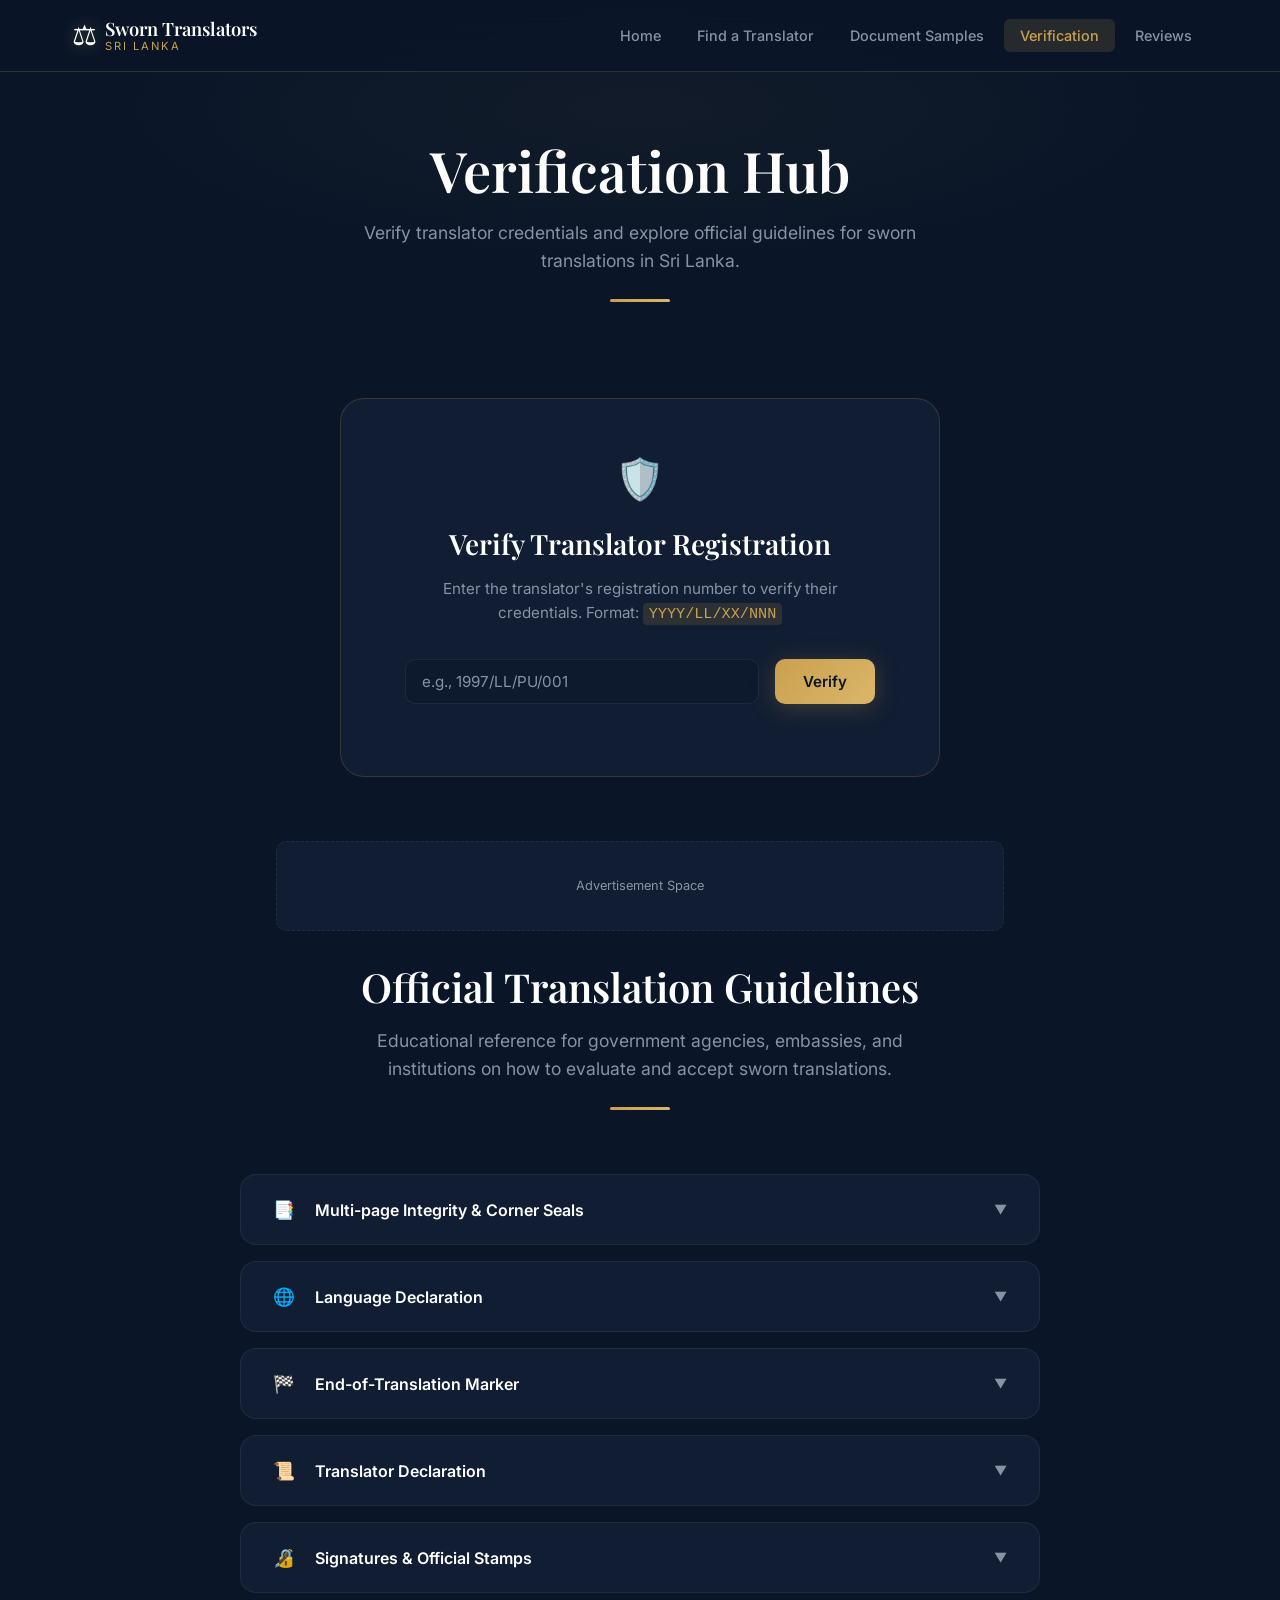
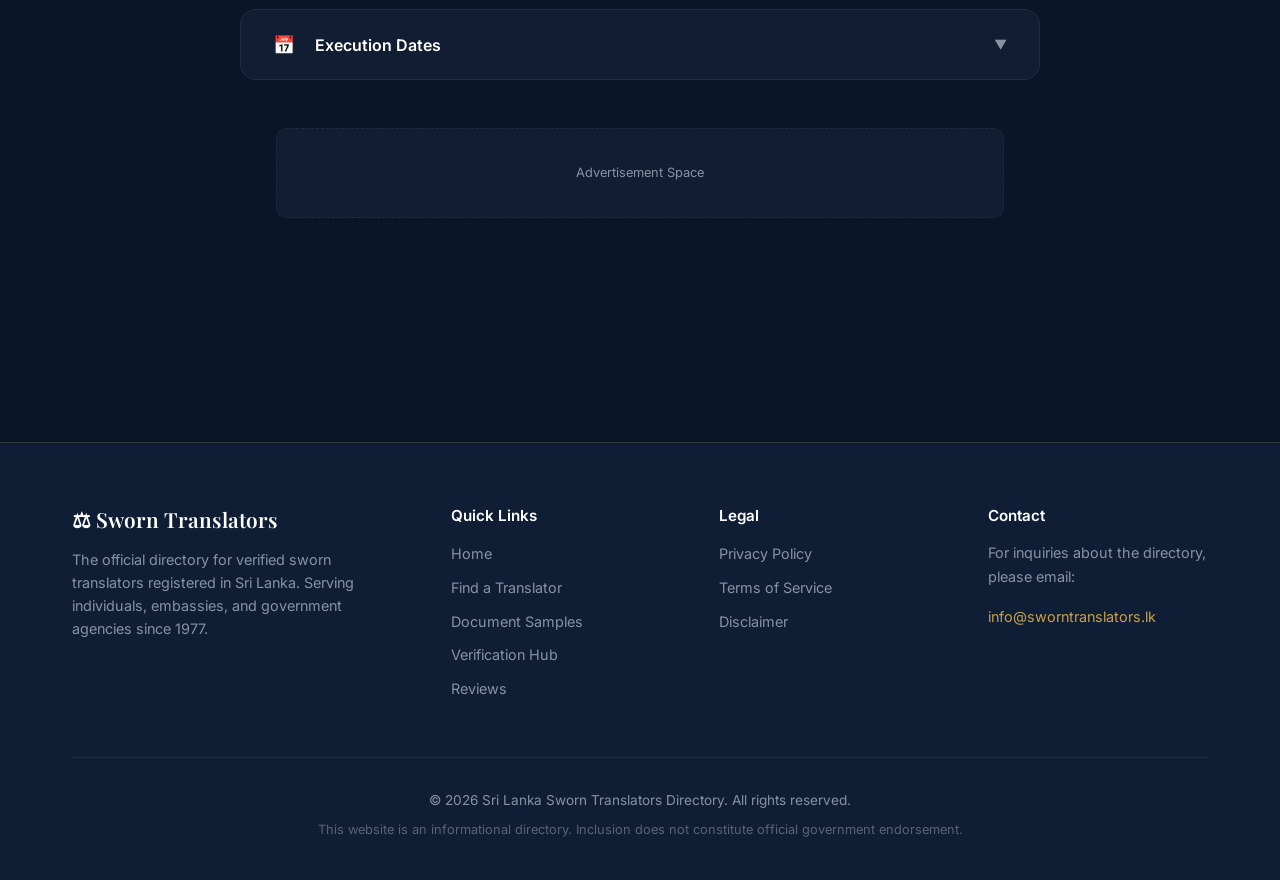
==== verification.html @ fb702f7a "Initial commit" ====
<!DOCTYPE html>
<html lang="en">
<head>
  <meta charset="UTF-8">
  <meta name="viewport" content="width=device-width, initial-scale=1.0">
  <meta name="description" content="Verify sworn translator registration numbers and learn about official translation standards and guidelines in Sri Lanka.">
  <title>Verification Hub | Sri Lanka Sworn Translators Directory</title>
  <link rel="preconnect" href="https://fonts.googleapis.com">
  <link rel="preconnect" href="https://fonts.gstatic.com" crossorigin>
  <link href="https://fonts.googleapis.com/css2?family=Inter:wght@300;400;500;600;700&family=Playfair+Display:ital,wght@0,400;0,500;0,600;0,700;1,400&display=swap" rel="stylesheet">
  <link rel="stylesheet" href="css/style.css">
</head>
<body>

  <!-- Navigation -->
  <nav class="navbar" id="navbar">
    <div class="container nav-container">
      <a href="index.html" class="nav-logo">
        <span class="logo-icon">⚖</span>
        <span class="logo-text">Sworn Translators<span class="logo-sub">Sri Lanka</span></span>
      </a>
      <button class="nav-toggle" id="navToggle" aria-label="Toggle navigation">
        <span></span><span></span><span></span>
      </button>
      <ul class="nav-links" id="navLinks">
        <li><a href="index.html">Home</a></li>
        <li><a href="find-translator.html">Find a Translator</a></li>
        <li><a href="document-samples.html">Document Samples</a></li>
        <li><a href="verification.html">Verification</a></li>
        <li><a href="reviews.html">Reviews</a></li>
      </ul>
    </div>
  </nav>

  <!-- Page Header -->
  <div class="page-header">
    <div class="container">
      <h1>Verification Hub</h1>
      <p>Verify translator credentials and explore official guidelines for sworn translations in Sri Lanka.</p>
      <div class="gold-line"></div>
    </div>
  </div>

  <!-- Verification Portal -->
  <section class="section" style="padding-top: var(--space-xl);">
    <div class="container">

      <div class="verify-box fade-in">
        <div style="font-size:2.5rem; margin-bottom:var(--space-md);">🛡️</div>
        <h3>Verify Translator Registration</h3>
        <p>Enter the translator's registration number to verify their credentials. Format: <code style="color:var(--gold); background:var(--gold-glow); padding:2px 6px; border-radius:4px;">YYYY/LL/XX/NNN</code></p>
        <div class="verify-input-group">
          <input type="text" class="form-input" id="verifyInput" placeholder="e.g., 1997/LL/PU/001" autocomplete="off">
          <button class="btn btn-primary" id="verifyBtn">Verify</button>
        </div>
        <div class="verify-result" id="verifyResult"></div>
      </div>

      <!-- Ad Slot -->
      <div class="ad-slot ad-slot-banner">Advertisement Space</div>

      <!-- Guidelines Section -->
      <div class="section-header fade-in">
        <h2>Official Translation Guidelines</h2>
        <p>Educational reference for government agencies, embassies, and institutions on how to evaluate and accept sworn translations.</p>
        <div class="gold-line"></div>
      </div>

      <div class="accordion fade-in">

        <!-- 1. Multi-page Integrity -->
        <div class="accordion-item">
          <button class="accordion-header" onclick="toggleAccordion(this)">
            <span><span class="acc-icon">📑</span> Multi-page Integrity &amp; Corner Seals</span>
            <span class="acc-arrow">▼</span>
          </button>
          <div class="accordion-body">
            <div class="accordion-body-inner">
              <p>Multi-page translated documents must be securely linked to prevent page substitution or tampering. This is achieved through <strong>corner seals</strong> — where the translator's official stamp is placed across the edges of overlapping pages.</p>
              <ul>
                <li>Each page overlap should bear a partial imprint of the translator's seal, so that when pages are placed together, the full seal is visible.</li>
                <li>This method ensures that no page can be removed, replaced, or inserted without detection.</li>
                <li>Agencies receiving multi-page translations should verify that corner seals are present and consistent across all page boundaries.</li>
                <li>The seal imprint should be in ink (wet seal) — photocopied or digitally printed seals are not acceptable for official submissions.</li>
              </ul>
            </div>
          </div>
        </div>

        <!-- 2. Language Declaration -->
        <div class="accordion-item">
          <button class="accordion-header" onclick="toggleAccordion(this)">
            <span><span class="acc-icon">🌐</span> Language Declaration</span>
            <span class="acc-arrow">▼</span>
          </button>
          <div class="accordion-body">
            <div class="accordion-body-inner">
              <p>Every sworn translation must clearly state the <strong>translation direction</strong> on the first page of the document. This declaration establishes the source and target languages.</p>
              <ul>
                <li>Example: <em>"Translation from Sinhala to English"</em> or <em>"Translation from Tamil to English"</em>.</li>
                <li>The declaration should be prominently placed — typically in a header or as the first line of the translated document.</li>
                <li>Both the source language and target language must be explicitly named; ambiguous descriptions are not acceptable.</li>
                <li>If the original document contains text in multiple languages, all source languages should be declared.</li>
              </ul>
            </div>
          </div>
        </div>

        <!-- 3. End-of-Translation Marker -->
        <div class="accordion-item">
          <button class="accordion-header" onclick="toggleAccordion(this)">
            <span><span class="acc-icon">🏁</span> End-of-Translation Marker</span>
            <span class="acc-arrow">▼</span>
          </button>
          <div class="accordion-body">
            <div class="accordion-body-inner">
              <p>A clear <strong>end-of-translation marker</strong> must be placed at the conclusion of every translated document. This prevents unauthorized additions to the text.</p>
              <ul>
                <li>The standard marker is: <code style="color:var(--gold);">--- END OF TRANSLATION ---</code></li>
                <li>This should appear after the last line of translated content and before the translator's declaration and signature.</li>
                <li>No additional translated content should appear after this marker.</li>
                <li>Agencies should verify this marker is present and that no text appears after it (aside from the translator's certification).</li>
              </ul>
            </div>
          </div>
        </div>

        <!-- 4. Translator Declaration -->
        <div class="accordion-item">
          <button class="accordion-header" onclick="toggleAccordion(this)">
            <span><span class="acc-icon">📜</span> Translator Declaration</span>
            <span class="acc-arrow">▼</span>
          </button>
          <div class="accordion-body">
            <div class="accordion-body-inner">
              <p>Every sworn translation must include a formal <strong>declaration of accuracy</strong> by the translator. This serves as a legal attestation of the translation's fidelity.</p>
              <ul>
                <li>The declaration typically reads: <em>"I, [Full Name], a sworn translator registered under number [Registration Number], hereby certify that this is a true and accurate translation of the original document."</em></li>
                <li>The declaration must include the translator's full name, registration number, and date of translation.</li>
                <li>This statement carries legal weight — any false or negligent declaration can result in professional sanctions.</li>
                <li>The declaration should be followed by the translator's wet-ink signature and official stamp.</li>
              </ul>
            </div>
          </div>
        </div>

        <!-- 5. Signatures & Official Stamps -->
        <div class="accordion-item">
          <button class="accordion-header" onclick="toggleAccordion(this)">
            <span><span class="acc-icon">🔏</span> Signatures &amp; Official Stamps</span>
            <span class="acc-arrow">▼</span>
          </button>
          <div class="accordion-body">
            <div class="accordion-body-inner">
              <p>Sworn translations must bear the translator's <strong>wet-ink signature</strong> and <strong>official stamp</strong> to be considered valid for legal and administrative purposes.</p>
              <ul>
                <li><strong>Signature:</strong> Must be a wet-ink (physical) signature — digital or printed signatures are not accepted for sworn translations.</li>
                <li><strong>Official Stamp:</strong> The translator's registered stamp should include their name, registration number, and the designation "Sworn Translator".</li>
                <li>Some translations may also require a <strong>court stamp</strong> or endorsement from the relevant District Court.</li>
                <li>Agencies should verify that the stamp details match the translator's registered information in this directory.</li>
                <li>Photocopied stamps are not acceptable — only original imprints are valid.</li>
              </ul>
            </div>
          </div>
        </div>

        <!-- 6. Execution Dates -->
        <div class="accordion-item">
          <button class="accordion-header" onclick="toggleAccordion(this)">
            <span><span class="acc-icon">📅</span> Execution Dates</span>
            <span class="acc-arrow">▼</span>
          </button>
          <div class="accordion-body">
            <div class="accordion-body-inner">
              <p>The <strong>date of execution</strong> (date the translation was completed) must be clearly noted on every sworn translation.</p>
              <ul>
                <li>The date should be written in a clear, unambiguous format (e.g., "15th October 2026" or "2026-10-15").</li>
                <li>Some receiving authorities (embassies, government departments) may require translations to be completed within a specific timeframe of submission — typically within 3 to 6 months.</li>
                <li>Translators should follow the date format requirements of the <strong>receiving authority</strong> when known.</li>
                <li>The execution date must be consistent with the translator's signature and should not be pre-dated or post-dated.</li>
                <li>For urgent translations, the date confirms the turnaround time and can be cross-referenced with the original document's issuance date.</li>
              </ul>
            </div>
          </div>
        </div>

      </div>

      <!-- Ad Slot -->
      <div class="ad-slot ad-slot-banner" style="margin-top: var(--space-2xl);">Advertisement Space</div>

    </div>
  </section>

  <!-- Footer -->
  <footer class="footer">
    <div class="container">
      <div class="footer-grid">
        <div class="footer-col">
          <h3 class="footer-title">⚖ Sworn Translators</h3>
          <p class="footer-desc">The official directory for verified sworn translators registered in Sri Lanka. Serving individuals, embassies, and government agencies since 1977.</p>
        </div>
        <div class="footer-col">
          <h4 class="footer-subtitle">Quick Links</h4>
          <ul class="footer-links">
            <li><a href="index.html">Home</a></li>
            <li><a href="find-translator.html">Find a Translator</a></li>
            <li><a href="document-samples.html">Document Samples</a></li>
            <li><a href="verification.html">Verification Hub</a></li>
            <li><a href="reviews.html">Reviews</a></li>
          </ul>
        </div>
        <div class="footer-col">
          <h4 class="footer-subtitle">Legal</h4>
          <ul class="footer-links">
            <li><a href="#">Privacy Policy</a></li>
            <li><a href="#">Terms of Service</a></li>
            <li><a href="#">Disclaimer</a></li>
          </ul>
        </div>
        <div class="footer-col">
          <h4 class="footer-subtitle">Contact</h4>
          <p class="footer-desc">For inquiries about the directory, please email:</p>
          <a href="mailto:info@sworntranslators.lk" class="footer-email">info@sworntranslators.lk</a>
        </div>
      </div>
      <div class="footer-bottom">
        <p>&copy; 2026 Sri Lanka Sworn Translators Directory. All rights reserved.</p>
        <p class="footer-disclaimer">This website is an informational directory. Inclusion does not constitute official government endorsement.</p>
      </div>
    </div>
  </footer>

  <script src="js/main.js"></script>
  <script src="js/translators.js"></script>
  <script>
    document.addEventListener('DOMContentLoaded', () => {
      initVerification();
    });

    // Accordion toggle
    function toggleAccordion(header) {
      const item = header.parentElement;
      const body = item.querySelector('.accordion-body');
      const isActive = item.classList.contains('active');

      // Close all
      document.querySelectorAll('.accordion-item').forEach(i => {
        i.classList.remove('active');
        i.querySelector('.accordion-body').style.maxHeight = null;
      });

      // Open clicked (if it wasn't already open)
      if (!isActive) {
        item.classList.add('active');
        body.style.maxHeight = body.scrollHeight + 'px';
      }
    }
  </script>
</body>
</html>
---- css/style.css ----
/* ============================================
   SRI LANKA SWORN TRANSLATORS DIRECTORY
   Complete Design System & Stylesheet
   ============================================ */

@import url('https://fonts.googleapis.com/css2?family=Inter:wght@300;400;500;600;700&family=Playfair+Display:ital,wght@0,400;0,500;0,600;0,700;1,400&display=swap');

/* ---------- CSS Custom Properties ---------- */
:root {
  --bg-primary: #0a1628;
  --bg-secondary: #0f1d35;
  --bg-card: #111d32;
  --bg-card-hover: #162542;
  --bg-glass: rgba(17, 29, 50, 0.85);
  --bg-input: #0d1a2e;

  --gold: #c9a04e;
  --gold-light: #dbb66a;
  --gold-dark: #a88236;
  --gold-glow: rgba(201, 160, 78, 0.15);
  --gold-gradient: linear-gradient(135deg, #c9a04e, #dbb66a);

  --text-primary: #e8e6e3;
  --text-secondary: #8892a4;
  --text-white: #ffffff;

  --border: rgba(201, 160, 78, 0.2);
  --border-subtle: rgba(136, 146, 164, 0.12);

  --success: #34d399;
  --success-bg: rgba(52, 211, 153, 0.1);
  --error: #f87171;
  --error-bg: rgba(248, 113, 113, 0.1);
  --warning: #fbbf24;

  --font-heading: 'Playfair Display', Georgia, serif;
  --font-body: 'Inter', -apple-system, BlinkMacSystemFont, 'Segoe UI', sans-serif;

  --space-xs: 0.25rem;
  --space-sm: 0.5rem;
  --space-md: 1rem;
  --space-lg: 1.5rem;
  --space-xl: 2rem;
  --space-2xl: 3rem;
  --space-3xl: 4rem;
  --space-4xl: 6rem;

  --radius-sm: 6px;
  --radius-md: 10px;
  --radius-lg: 16px;
  --radius-xl: 24px;
  --radius-full: 9999px;

  --shadow-sm: 0 2px 8px rgba(0,0,0,0.3);
  --shadow-md: 0 4px 16px rgba(0,0,0,0.4);
  --shadow-lg: 0 8px 32px rgba(0,0,0,0.5);
  --shadow-gold: 0 4px 24px rgba(201,160,78,0.25);

  --transition-fast: 150ms ease;
  --transition-base: 300ms ease;
  --transition-slow: 500ms ease;

  --container-max: 1200px;
  --nav-height: 72px;
}

/* ---------- Reset & Base ---------- */
*,
*::before,
*::after {
  box-sizing: border-box;
  margin: 0;
  padding: 0;
}

html {
  scroll-behavior: smooth;
  -webkit-font-smoothing: antialiased;
  -moz-osx-font-smoothing: grayscale;
}

body {
  font-family: var(--font-body);
  font-size: 16px;
  line-height: 1.6;
  color: var(--text-primary);
  background-color: var(--bg-primary);
  overflow-x: hidden;
}

img {
  max-width: 100%;
  height: auto;
  display: block;
}

a {
  color: var(--gold);
  text-decoration: none;
  transition: color var(--transition-fast);
}

a:hover {
  color: var(--gold-light);
}

ul, ol {
  list-style: none;
}

/* ---------- Typography ---------- */
h1, h2, h3, h4, h5, h6 {
  font-family: var(--font-heading);
  color: var(--text-white);
  line-height: 1.2;
  font-weight: 600;
}

h1 { font-size: clamp(2rem, 5vw, 3.5rem); }
h2 { font-size: clamp(1.5rem, 3.5vw, 2.5rem); }
h3 { font-size: clamp(1.2rem, 2.5vw, 1.75rem); }
h4 { font-size: 1.25rem; }

p {
  color: var(--text-secondary);
  margin-bottom: var(--space-md);
}

.text-gold { color: var(--gold); }
.text-muted { color: var(--text-secondary); }

/* ---------- Layout ---------- */
.container {
  width: 100%;
  max-width: var(--container-max);
  margin: 0 auto;
  padding: 0 var(--space-xl);
}

.section {
  padding: var(--space-4xl) 0;
}

.section-header {
  text-align: center;
  margin-bottom: var(--space-3xl);
}

.section-header h2 {
  margin-bottom: var(--space-md);
}

.section-header p {
  max-width: 600px;
  margin: 0 auto;
  font-size: 1.1rem;
}

.section-header .gold-line {
  width: 60px;
  height: 3px;
  background: var(--gold-gradient);
  margin: var(--space-lg) auto 0;
  border-radius: var(--radius-full);
}

.grid-2 { display: grid; grid-template-columns: repeat(2, 1fr); gap: var(--space-xl); }
.grid-3 { display: grid; grid-template-columns: repeat(3, 1fr); gap: var(--space-xl); }
.grid-4 { display: grid; grid-template-columns: repeat(4, 1fr); gap: var(--space-xl); }

/* ---------- Navbar ---------- */
.navbar {
  position: fixed;
  top: 0;
  left: 0;
  right: 0;
  height: var(--nav-height);
  background: rgba(10, 22, 40, 0.92);
  backdrop-filter: blur(20px);
  -webkit-backdrop-filter: blur(20px);
  border-bottom: 1px solid var(--border);
  z-index: 1000;
  transition: background var(--transition-base), box-shadow var(--transition-base);
}

.navbar.scrolled {
  background: rgba(10, 22, 40, 0.98);
  box-shadow: 0 4px 30px rgba(0, 0, 0, 0.5);
}

.nav-container {
  display: flex;
  align-items: center;
  justify-content: space-between;
  height: 100%;
}

.nav-logo {
  display: flex;
  align-items: center;
  gap: var(--space-sm);
  text-decoration: none;
  color: var(--text-white);
  flex-shrink: 0;
}

.logo-icon {
  font-size: 1.75rem;
  filter: drop-shadow(0 0 8px rgba(201, 160, 78, 0.4));
}

.logo-text {
  font-family: var(--font-heading);
  font-size: 1.15rem;
  font-weight: 600;
  line-height: 1.2;
  color: var(--text-white);
}

.logo-sub {
  display: block;
  font-size: 0.7rem;
  font-family: var(--font-body);
  font-weight: 400;
  color: var(--gold);
  letter-spacing: 2px;
  text-transform: uppercase;
}

.nav-links {
  display: flex;
  align-items: center;
  gap: var(--space-xs);
}

.nav-links a {
  padding: var(--space-sm) var(--space-md);
  color: var(--text-secondary);
  font-size: 0.9rem;
  font-weight: 500;
  border-radius: var(--radius-sm);
  transition: color var(--transition-fast), background var(--transition-fast);
  white-space: nowrap;
}

.nav-links a:hover,
.nav-links a.active {
  color: var(--gold);
}

.nav-links a.active {
  background: var(--gold-glow);
}

/* Mobile nav toggle */
.nav-toggle {
  display: none;
  flex-direction: column;
  justify-content: center;
  gap: 5px;
  width: 36px;
  height: 36px;
  background: none;
  border: 1px solid var(--border);
  border-radius: var(--radius-sm);
  cursor: pointer;
  padding: 6px;
}

.nav-toggle span {
  display: block;
  width: 100%;
  height: 2px;
  background: var(--text-primary);
  border-radius: 2px;
  transition: transform var(--transition-base), opacity var(--transition-base);
}

.nav-toggle.active span:nth-child(1) {
  transform: translateY(7px) rotate(45deg);
}

.nav-toggle.active span:nth-child(2) {
  opacity: 0;
}

.nav-toggle.active span:nth-child(3) {
  transform: translateY(-7px) rotate(-45deg);
}

/* ---------- Hero ---------- */
.hero {
  position: relative;
  min-height: 100vh;
  display: flex;
  align-items: center;
  justify-content: center;
  text-align: center;
  padding: calc(var(--nav-height) + var(--space-3xl)) var(--space-xl) var(--space-3xl);
  overflow: hidden;
}

.hero::before {
  content: '';
  position: absolute;
  inset: 0;
  background:
    radial-gradient(ellipse 80% 60% at 50% 40%, rgba(201, 160, 78, 0.06) 0%, transparent 70%),
    radial-gradient(ellipse 60% 50% at 20% 80%, rgba(15, 29, 53, 0.8) 0%, transparent 60%),
    radial-gradient(ellipse 60% 50% at 80% 20%, rgba(15, 29, 53, 0.6) 0%, transparent 60%);
  pointer-events: none;
}

.hero-content {
  position: relative;
  z-index: 1;
  max-width: 800px;
}

.hero-badge {
  display: inline-flex;
  align-items: center;
  gap: var(--space-sm);
  padding: var(--space-sm) var(--space-lg);
  background: var(--gold-glow);
  border: 1px solid var(--border);
  border-radius: var(--radius-full);
  font-size: 0.85rem;
  color: var(--gold);
  font-weight: 500;
  margin-bottom: var(--space-xl);
  letter-spacing: 0.5px;
}

.hero h1 {
  margin-bottom: var(--space-lg);
  background: linear-gradient(135deg, var(--text-white) 40%, var(--gold));
  -webkit-background-clip: text;
  -webkit-text-fill-color: transparent;
  background-clip: text;
}

.hero-subtitle {
  font-size: 1.2rem;
  color: var(--text-secondary);
  margin-bottom: var(--space-2xl);
  max-width: 600px;
  margin-left: auto;
  margin-right: auto;
}

.hero-search {
  display: flex;
  max-width: 560px;
  margin: 0 auto var(--space-2xl);
  background: var(--bg-card);
  border: 1px solid var(--border);
  border-radius: var(--radius-lg);
  overflow: hidden;
  transition: border-color var(--transition-base), box-shadow var(--transition-base);
}

.hero-search:focus-within {
  border-color: var(--gold);
  box-shadow: var(--shadow-gold);
}

.hero-search input {
  flex: 1;
  padding: var(--space-lg) var(--space-xl);
  background: transparent;
  border: none;
  color: var(--text-primary);
  font-size: 1rem;
  font-family: var(--font-body);
  outline: none;
}

.hero-search input::placeholder {
  color: var(--text-secondary);
}

.hero-search button {
  padding: var(--space-md) var(--space-xl);
  background: var(--gold-gradient);
  border: none;
  color: var(--bg-primary);
  font-weight: 600;
  font-family: var(--font-body);
  cursor: pointer;
  transition: opacity var(--transition-fast);
  font-size: 0.95rem;
}

.hero-search button:hover {
  opacity: 0.9;
}

.hero-stats {
  display: flex;
  justify-content: center;
  gap: var(--space-3xl);
  margin-top: var(--space-xl);
}

.hero-stat {
  text-align: center;
}

.hero-stat .stat-number {
  display: block;
  font-family: var(--font-heading);
  font-size: 2rem;
  font-weight: 700;
  color: var(--gold);
}

.hero-stat .stat-label {
  font-size: 0.85rem;
  color: var(--text-secondary);
}

/* Animated glow orbs */
.hero-orb {
  position: absolute;
  border-radius: 50%;
  filter: blur(80px);
  opacity: 0.4;
  pointer-events: none;
  animation: orbFloat 8s ease-in-out infinite;
}

.hero-orb-1 {
  width: 300px;
  height: 300px;
  background: rgba(201, 160, 78, 0.15);
  top: 10%;
  left: -5%;
}

.hero-orb-2 {
  width: 250px;
  height: 250px;
  background: rgba(59, 130, 246, 0.1);
  bottom: 10%;
  right: -5%;
  animation-delay: -4s;
}

@keyframes orbFloat {
  0%, 100% { transform: translate(0, 0); }
  50% { transform: translate(30px, -20px); }
}

/* ---------- Cards ---------- */
.card {
  background: var(--bg-card);
  border: 1px solid var(--border-subtle);
  border-radius: var(--radius-lg);
  padding: var(--space-2xl);
  transition: transform var(--transition-base), border-color var(--transition-base), box-shadow var(--transition-base);
}

.card:hover {
  transform: translateY(-4px);
  border-color: var(--border);
  box-shadow: var(--shadow-md);
}

.card-icon {
  width: 56px;
  height: 56px;
  display: flex;
  align-items: center;
  justify-content: center;
  background: var(--gold-glow);
  border: 1px solid var(--border);
  border-radius: var(--radius-md);
  font-size: 1.5rem;
  margin-bottom: var(--space-lg);
}

.card h3 {
  margin-bottom: var(--space-sm);
  font-size: 1.25rem;
}

.card p {
  font-size: 0.95rem;
  margin-bottom: var(--space-lg);
}

.card-link {
  display: inline-flex;
  align-items: center;
  gap: var(--space-sm);
  color: var(--gold);
  font-weight: 500;
  font-size: 0.9rem;
}

.card-link::after {
  content: '→';
  transition: transform var(--transition-fast);
}

.card:hover .card-link::after {
  transform: translateX(4px);
}

/* ---------- Buttons ---------- */
.btn {
  display: inline-flex;
  align-items: center;
  justify-content: center;
  gap: var(--space-sm);
  padding: 0.75rem 1.75rem;
  font-family: var(--font-body);
  font-size: 0.95rem;
  font-weight: 600;
  border: none;
  border-radius: var(--radius-md);
  cursor: pointer;
  transition: all var(--transition-fast);
  text-decoration: none;
  line-height: 1.4;
}

.btn-primary {
  background: var(--gold-gradient);
  color: var(--bg-primary);
  box-shadow: var(--shadow-gold);
}

.btn-primary:hover {
  transform: translateY(-2px);
  box-shadow: 0 6px 30px rgba(201, 160, 78, 0.35);
  color: var(--bg-primary);
}

.btn-outline {
  background: transparent;
  color: var(--gold);
  border: 1px solid var(--border);
}

.btn-outline:hover {
  background: var(--gold-glow);
  border-color: var(--gold);
  color: var(--gold);
}

.btn-lg {
  padding: 1rem 2.25rem;
  font-size: 1.05rem;
  border-radius: var(--radius-lg);
}

.btn-sm {
  padding: 0.5rem 1rem;
  font-size: 0.85rem;
}

/* ---------- Forms ---------- */
.form-group {
  margin-bottom: var(--space-lg);
}

.form-label {
  display: block;
  margin-bottom: var(--space-sm);
  font-size: 0.9rem;
  font-weight: 500;
  color: var(--text-primary);
}

.form-input,
.form-select,
.form-textarea {
  width: 100%;
  padding: 0.75rem 1rem;
  background: var(--bg-input);
  border: 1px solid var(--border-subtle);
  border-radius: var(--radius-md);
  color: var(--text-primary);
  font-family: var(--font-body);
  font-size: 0.95rem;
  transition: border-color var(--transition-fast), box-shadow var(--transition-fast);
  outline: none;
}

.form-input:focus,
.form-select:focus,
.form-textarea:focus {
  border-color: var(--gold);
  box-shadow: 0 0 0 3px var(--gold-glow);
}

.form-input::placeholder,
.form-textarea::placeholder {
  color: var(--text-secondary);
}

.form-select {
  appearance: none;
  background-image: url("data:image/svg+xml,%3Csvg xmlns='http://www.w3.org/2000/svg' width='12' height='8' fill='%238892a4'%3E%3Cpath d='M1 1l5 5 5-5'/%3E%3C/svg%3E");
  background-repeat: no-repeat;
  background-position: right 1rem center;
  padding-right: 2.5rem;
  cursor: pointer;
}

.form-select option {
  background: var(--bg-card);
  color: var(--text-primary);
}

.form-textarea {
  resize: vertical;
  min-height: 120px;
}

/* ---------- Translator Directory ---------- */
.directory-controls {
  display: flex;
  flex-wrap: wrap;
  gap: var(--space-md);
  margin-bottom: var(--space-xl);
}

.search-box {
  flex: 1;
  min-width: 260px;
  position: relative;
}

.search-box input {
  width: 100%;
  padding: 0.75rem 1rem 0.75rem 2.75rem;
  background: var(--bg-card);
  border: 1px solid var(--border-subtle);
  border-radius: var(--radius-md);
  color: var(--text-primary);
  font-family: var(--font-body);
  font-size: 0.95rem;
  transition: border-color var(--transition-fast), box-shadow var(--transition-fast);
  outline: none;
}

.search-box input:focus {
  border-color: var(--gold);
  box-shadow: 0 0 0 3px var(--gold-glow);
}

.search-box::before {
  content: '🔍';
  position: absolute;
  left: 0.9rem;
  top: 50%;
  transform: translateY(-50%);
  font-size: 0.9rem;
  pointer-events: none;
}

.filter-select {
  min-width: 200px;
}

.results-count {
  width: 100%;
  padding: var(--space-sm) 0;
  font-size: 0.9rem;
  color: var(--text-secondary);
}

/* Translator cards */
.translator-grid {
  display: grid;
  grid-template-columns: repeat(auto-fill, minmax(340px, 1fr));
  gap: var(--space-xl);
}

.translator-card {
  background: var(--bg-card);
  border: 1px solid var(--border-subtle);
  border-radius: var(--radius-lg);
  padding: var(--space-xl);
  transition: transform var(--transition-base), border-color var(--transition-base), box-shadow var(--transition-base);
}

.translator-card:hover {
  transform: translateY(-3px);
  border-color: var(--border);
  box-shadow: var(--shadow-md);
}

.translator-card-header {
  display: flex;
  align-items: flex-start;
  gap: var(--space-md);
  margin-bottom: var(--space-lg);
}

.translator-avatar {
  width: 48px;
  height: 48px;
  border-radius: 50%;
  background: var(--gold-glow);
  border: 2px solid var(--border);
  display: flex;
  align-items: center;
  justify-content: center;
  font-size: 1.25rem;
  color: var(--gold);
  font-weight: 700;
  flex-shrink: 0;
  font-family: var(--font-heading);
}

.translator-name {
  font-family: var(--font-heading);
  font-size: 1.15rem;
  color: var(--text-white);
  margin-bottom: 2px;
}

.translator-reg {
  font-size: 0.8rem;
  color: var(--gold);
  font-family: monospace;
  background: var(--gold-glow);
  padding: 2px 8px;
  border-radius: var(--radius-sm);
  display: inline-block;
}

.translator-details {
  display: flex;
  flex-direction: column;
  gap: var(--space-sm);
}

.translator-detail {
  display: flex;
  align-items: center;
  gap: var(--space-sm);
  font-size: 0.9rem;
  color: var(--text-secondary);
}

.translator-detail .detail-icon {
  width: 20px;
  text-align: center;
  flex-shrink: 0;
}

.translator-languages {
  display: flex;
  flex-wrap: wrap;
  gap: var(--space-sm);
  margin-top: var(--space-md);
  padding-top: var(--space-md);
  border-top: 1px solid var(--border-subtle);
}

.lang-tag {
  padding: 4px 10px;
  background: var(--gold-glow);
  border: 1px solid var(--border);
  border-radius: var(--radius-full);
  font-size: 0.78rem;
  color: var(--gold);
  font-weight: 500;
}

.no-results {
  text-align: center;
  padding: var(--space-4xl) var(--space-xl);
  color: var(--text-secondary);
}

.no-results .no-results-icon {
  font-size: 3rem;
  margin-bottom: var(--space-md);
  opacity: 0.5;
}

/* ---------- Document Gallery ---------- */
.doc-gallery {
  display: grid;
  grid-template-columns: repeat(auto-fill, minmax(280px, 1fr));
  gap: var(--space-xl);
}

.doc-card {
  background: var(--bg-card);
  border: 1px solid var(--border-subtle);
  border-radius: var(--radius-lg);
  overflow: hidden;
  cursor: pointer;
  transition: transform var(--transition-base), border-color var(--transition-base), box-shadow var(--transition-base);
}

.doc-card:hover {
  transform: translateY(-4px);
  border-color: var(--border);
  box-shadow: var(--shadow-md);
}

.doc-card-preview {
  position: relative;
  height: 200px;
  overflow: hidden;
  background: var(--bg-secondary);
}

.doc-card-preview img {
  width: 100%;
  height: 100%;
  object-fit: cover;
  transition: transform var(--transition-slow);
}

.doc-card:hover .doc-card-preview img {
  transform: scale(1.05);
}

.doc-card-overlay {
  position: absolute;
  inset: 0;
  background: rgba(10, 22, 40, 0.5);
  display: flex;
  align-items: center;
  justify-content: center;
  opacity: 0;
  transition: opacity var(--transition-base);
}

.doc-card:hover .doc-card-overlay {
  opacity: 1;
}

.doc-card-overlay span {
  background: var(--gold-gradient);
  color: var(--bg-primary);
  padding: var(--space-sm) var(--space-lg);
  border-radius: var(--radius-full);
  font-weight: 600;
  font-size: 0.85rem;
}

.doc-card-info {
  padding: var(--space-lg);
}

.doc-card-info h3 {
  font-size: 1.1rem;
  margin-bottom: var(--space-xs);
}

.doc-card-info .doc-pages {
  font-size: 0.85rem;
  color: var(--text-secondary);
}

/* ---------- Lightbox ---------- */
.lightbox-overlay {
  position: fixed;
  inset: 0;
  background: rgba(0, 0, 0, 0.95);
  z-index: 2000;
  display: none;
  align-items: center;
  justify-content: center;
  opacity: 0;
  transition: opacity var(--transition-base);
}

.lightbox-overlay.active {
  display: flex;
  opacity: 1;
}

.lightbox-content {
  position: relative;
  max-width: 90vw;
  max-height: 90vh;
  display: flex;
  align-items: center;
  justify-content: center;
}

.lightbox-content img {
  max-width: 100%;
  max-height: 85vh;
  object-fit: contain;
  border-radius: var(--radius-md);
  box-shadow: var(--shadow-lg);
}

.lightbox-close {
  position: absolute;
  top: -50px;
  right: 0;
  width: 40px;
  height: 40px;
  background: rgba(255, 255, 255, 0.1);
  border: 1px solid rgba(255, 255, 255, 0.2);
  border-radius: 50%;
  color: white;
  font-size: 1.25rem;
  cursor: pointer;
  display: flex;
  align-items: center;
  justify-content: center;
  transition: background var(--transition-fast);
}

.lightbox-close:hover {
  background: rgba(255, 255, 255, 0.2);
}

.lightbox-nav {
  position: absolute;
  top: 50%;
  transform: translateY(-50%);
  width: 48px;
  height: 48px;
  background: rgba(255, 255, 255, 0.08);
  border: 1px solid rgba(255, 255, 255, 0.15);
  border-radius: 50%;
  color: white;
  font-size: 1.25rem;
  cursor: pointer;
  display: flex;
  align-items: center;
  justify-content: center;
  transition: background var(--transition-fast);
  z-index: 10;
}

.lightbox-nav:hover {
  background: rgba(255, 255, 255, 0.15);
}

.lightbox-prev { left: -70px; }
.lightbox-next { right: -70px; }

.lightbox-counter {
  position: absolute;
  bottom: -40px;
  left: 50%;
  transform: translateX(-50%);
  color: rgba(255, 255, 255, 0.6);
  font-size: 0.9rem;
}

.lightbox-title {
  position: absolute;
  top: -45px;
  left: 0;
  color: rgba(255, 255, 255, 0.8);
  font-size: 0.95rem;
  font-weight: 500;
}

/* ---------- Verification ---------- */
.verify-box {
  max-width: 600px;
  margin: 0 auto var(--space-3xl);
  background: var(--bg-card);
  border: 1px solid var(--border);
  border-radius: var(--radius-xl);
  padding: var(--space-2xl) var(--space-3xl);
  text-align: center;
}

.verify-box h3 {
  margin-bottom: var(--space-md);
}

.verify-box p {
  margin-bottom: var(--space-xl);
  font-size: 0.95rem;
}

.verify-input-group {
  display: flex;
  gap: var(--space-md);
  margin-bottom: var(--space-lg);
}

.verify-input-group input {
  flex: 1;
}

.verify-result {
  margin-top: var(--space-xl);
  padding: var(--space-xl);
  border-radius: var(--radius-lg);
  display: none;
}

.verify-result.show {
  display: block;
  animation: fadeSlideUp 0.4s ease;
}

.verify-result.success {
  background: var(--success-bg);
  border: 1px solid rgba(52, 211, 153, 0.3);
}

.verify-result.error {
  background: var(--error-bg);
  border: 1px solid rgba(248, 113, 113, 0.3);
}

.verify-result-icon {
  font-size: 2rem;
  margin-bottom: var(--space-sm);
}

.verify-result h4 {
  font-size: 1.1rem;
  margin-bottom: var(--space-sm);
}

.verify-result p {
  margin-bottom: var(--space-xs);
  font-size: 0.9rem;
}

/* ---------- Accordion ---------- */
.accordion {
  max-width: 800px;
  margin: 0 auto;
}

.accordion-item {
  background: var(--bg-card);
  border: 1px solid var(--border-subtle);
  border-radius: var(--radius-lg);
  margin-bottom: var(--space-md);
  overflow: hidden;
  transition: border-color var(--transition-base);
}

.accordion-item:hover {
  border-color: var(--border);
}

.accordion-header {
  width: 100%;
  padding: var(--space-lg) var(--space-xl);
  background: none;
  border: none;
  color: var(--text-white);
  font-family: var(--font-body);
  font-size: 1rem;
  font-weight: 600;
  text-align: left;
  cursor: pointer;
  display: flex;
  align-items: center;
  justify-content: space-between;
  gap: var(--space-md);
}

.accordion-header .acc-icon {
  margin-right: var(--space-md);
  font-size: 1.1rem;
}

.accordion-header .acc-arrow {
  font-size: 0.8rem;
  color: var(--text-secondary);
  transition: transform var(--transition-base);
  flex-shrink: 0;
}

.accordion-item.active .accordion-header .acc-arrow {
  transform: rotate(180deg);
}

.accordion-body {
  max-height: 0;
  overflow: hidden;
  transition: max-height var(--transition-slow);
}

.accordion-body-inner {
  padding: 0 var(--space-xl) var(--space-lg);
  color: var(--text-secondary);
  font-size: 0.95rem;
  line-height: 1.7;
}

.accordion-body-inner p {
  margin-bottom: var(--space-md);
}

.accordion-body-inner ul {
  list-style: disc;
  padding-left: var(--space-xl);
}

.accordion-body-inner ul li {
  margin-bottom: var(--space-sm);
}

/* ---------- Reviews ---------- */
.reviews-grid {
  display: grid;
  grid-template-columns: repeat(auto-fill, minmax(340px, 1fr));
  gap: var(--space-xl);
}

.review-card {
  background: var(--bg-card);
  border: 1px solid var(--border-subtle);
  border-radius: var(--radius-lg);
  padding: var(--space-xl);
}

.review-header {
  display: flex;
  align-items: center;
  justify-content: space-between;
  margin-bottom: var(--space-md);
}

.review-author {
  display: flex;
  align-items: center;
  gap: var(--space-md);
}

.review-avatar {
  width: 40px;
  height: 40px;
  border-radius: 50%;
  background: var(--gold-glow);
  border: 1px solid var(--border);
  display: flex;
  align-items: center;
  justify-content: center;
  color: var(--gold);
  font-weight: 700;
  font-size: 0.95rem;
}

.review-author-info .review-name {
  font-weight: 600;
  color: var(--text-white);
  font-size: 0.95rem;
}

.review-author-info .review-date {
  font-size: 0.8rem;
  color: var(--text-secondary);
}

.review-stars {
  color: var(--warning);
  font-size: 0.9rem;
  letter-spacing: 2px;
}

.review-text {
  color: var(--text-secondary);
  font-size: 0.95rem;
  line-height: 1.6;
  margin-bottom: var(--space-md);
}

.review-translator {
  font-size: 0.85rem;
  color: var(--text-secondary);
  padding-top: var(--space-md);
  border-top: 1px solid var(--border-subtle);
}

.review-translator strong {
  color: var(--gold);
}

.review-badge {
  display: inline-block;
  padding: 2px 8px;
  border-radius: var(--radius-full);
  font-size: 0.75rem;
  font-weight: 600;
}

.review-badge.approved {
  background: var(--success-bg);
  color: var(--success);
  border: 1px solid rgba(52, 211, 153, 0.3);
}

.review-badge.pending {
  background: rgba(251, 191, 36, 0.1);
  color: var(--warning);
  border: 1px solid rgba(251, 191, 36, 0.3);
}

/* Star rating input */
.star-rating-input {
  display: flex;
  gap: 4px;
  direction: rtl;
  justify-content: flex-end;
}

.star-rating-input input {
  display: none;
}

.star-rating-input label {
  font-size: 1.75rem;
  color: var(--border-subtle);
  cursor: pointer;
  transition: color var(--transition-fast), transform var(--transition-fast);
}

.star-rating-input label:hover,
.star-rating-input label:hover ~ label,
.star-rating-input input:checked ~ label {
  color: var(--warning);
}

.star-rating-input label:hover {
  transform: scale(1.15);
}

/* Review form */
.review-form-card {
  background: var(--bg-card);
  border: 1px solid var(--border);
  border-radius: var(--radius-xl);
  padding: var(--space-2xl);
}

.captcha-group {
  display: flex;
  align-items: flex-end;
  gap: var(--space-md);
}

.captcha-question {
  padding: 0.75rem 1rem;
  background: var(--bg-secondary);
  border: 1px solid var(--border);
  border-radius: var(--radius-md);
  color: var(--gold);
  font-weight: 600;
  font-size: 1rem;
  white-space: nowrap;
}

.form-message {
  padding: var(--space-md);
  border-radius: var(--radius-md);
  margin-top: var(--space-md);
  font-size: 0.9rem;
  display: none;
}

.form-message.show {
  display: block;
  animation: fadeSlideUp 0.3s ease;
}

.form-message.success {
  background: var(--success-bg);
  border: 1px solid rgba(52, 211, 153, 0.3);
  color: var(--success);
}

.form-message.error {
  background: var(--error-bg);
  border: 1px solid rgba(248, 113, 113, 0.3);
  color: var(--error);
}

/* ---------- Page Header ---------- */
.page-header {
  padding: calc(var(--nav-height) + var(--space-3xl)) 0 var(--space-3xl);
  text-align: center;
  position: relative;
}

.page-header::before {
  content: '';
  position: absolute;
  inset: 0;
  background: radial-gradient(ellipse 70% 70% at 50% 30%, rgba(201, 160, 78, 0.04) 0%, transparent 60%);
  pointer-events: none;
}

.page-header h1 {
  margin-bottom: var(--space-md);
}

.page-header p {
  max-width: 600px;
  margin: 0 auto;
  font-size: 1.1rem;
}

.page-header .gold-line {
  width: 60px;
  height: 3px;
  background: var(--gold-gradient);
  margin: var(--space-lg) auto 0;
  border-radius: var(--radius-full);
}

/* ---------- Footer ---------- */
.footer {
  background: var(--bg-secondary);
  border-top: 1px solid var(--border);
  padding: var(--space-3xl) 0 var(--space-xl);
  margin-top: var(--space-4xl);
}

.footer-grid {
  display: grid;
  grid-template-columns: 1.5fr repeat(3, 1fr);
  gap: var(--space-2xl);
  margin-bottom: var(--space-2xl);
}

.footer-title {
  font-family: var(--font-heading);
  font-size: 1.3rem;
  color: var(--text-white);
  margin-bottom: var(--space-md);
}

.footer-subtitle {
  font-family: var(--font-body);
  font-size: 0.95rem;
  font-weight: 600;
  color: var(--text-white);
  margin-bottom: var(--space-md);
}

.footer-desc {
  font-size: 0.9rem;
  color: var(--text-secondary);
  line-height: 1.6;
}

.footer-links li {
  margin-bottom: var(--space-sm);
}

.footer-links a {
  color: var(--text-secondary);
  font-size: 0.9rem;
  transition: color var(--transition-fast), padding-left var(--transition-fast);
}

.footer-links a:hover {
  color: var(--gold);
  padding-left: 4px;
}

.footer-email {
  color: var(--gold);
  font-size: 0.9rem;
}

.footer-bottom {
  padding-top: var(--space-xl);
  border-top: 1px solid var(--border-subtle);
  text-align: center;
}

.footer-bottom p {
  font-size: 0.85rem;
  color: var(--text-secondary);
  margin-bottom: var(--space-sm);
}

.footer-disclaimer {
  font-size: 0.8rem !important;
  opacity: 0.6;
}

/* ---------- Ad Slots ---------- */
.ad-slot {
  background: var(--bg-card);
  border: 1px dashed var(--border-subtle);
  border-radius: var(--radius-md);
  padding: var(--space-lg);
  text-align: center;
  color: var(--text-secondary);
  font-size: 0.8rem;
  min-height: 90px;
  display: flex;
  align-items: center;
  justify-content: center;
  margin: var(--space-xl) 0;
}

.ad-slot-banner {
  max-width: 728px;
  margin-left: auto;
  margin-right: auto;
}

.ad-slot-sidebar {
  min-height: 250px;
}

/* ---------- Animations ---------- */
@keyframes fadeSlideUp {
  from {
    opacity: 0;
    transform: translateY(20px);
  }
  to {
    opacity: 1;
    transform: translateY(0);
  }
}

@keyframes fadeIn {
  from { opacity: 0; }
  to { opacity: 1; }
}

.fade-in {
  opacity: 0;
  transform: translateY(30px);
  transition: opacity 0.6s ease, transform 0.6s ease;
}

.fade-in.visible {
  opacity: 1;
  transform: translateY(0);
}

.fade-in-delay-1 { transition-delay: 0.1s; }
.fade-in-delay-2 { transition-delay: 0.2s; }
.fade-in-delay-3 { transition-delay: 0.3s; }

/* ---------- Utilities ---------- */
.text-center { text-align: center; }
.mt-1 { margin-top: var(--space-md); }
.mt-2 { margin-top: var(--space-xl); }
.mt-3 { margin-top: var(--space-2xl); }
.mb-1 { margin-bottom: var(--space-md); }
.mb-2 { margin-bottom: var(--space-xl); }
.mb-3 { margin-bottom: var(--space-2xl); }

/* ---------- Responsive ---------- */
@media (max-width: 1024px) {
  .grid-4 { grid-template-columns: repeat(2, 1fr); }
  .footer-grid { grid-template-columns: repeat(2, 1fr); }
  .lightbox-prev { left: 10px; }
  .lightbox-next { right: 10px; }
}

@media (max-width: 768px) {
  :root {
    --nav-height: 64px;
  }

  .nav-toggle {
    display: flex;
  }

  .nav-links {
    position: fixed;
    top: var(--nav-height);
    left: 0;
    right: 0;
    background: rgba(10, 22, 40, 0.98);
    backdrop-filter: blur(20px);
    flex-direction: column;
    padding: var(--space-lg);
    border-bottom: 1px solid var(--border);
    transform: translateY(-100%);
    opacity: 0;
    pointer-events: none;
    transition: transform var(--transition-base), opacity var(--transition-base);
  }

  .nav-links.active {
    transform: translateY(0);
    opacity: 1;
    pointer-events: all;
  }

  .nav-links a {
    padding: var(--space-md);
    width: 100%;
    text-align: center;
    font-size: 1rem;
  }

  .grid-2,
  .grid-3,
  .grid-4 {
    grid-template-columns: 1fr;
  }

  .hero-stats {
    flex-direction: column;
    gap: var(--space-lg);
  }

  .hero-search {
    flex-direction: column;
  }

  .hero-search button {
    padding: var(--space-md);
  }

  .translator-grid {
    grid-template-columns: 1fr;
  }

  .doc-gallery {
    grid-template-columns: 1fr;
  }

  .verify-input-group {
    flex-direction: column;
  }

  .footer-grid {
    grid-template-columns: 1fr;
    gap: var(--space-xl);
  }

  .reviews-grid {
    grid-template-columns: 1fr;
  }

  .captcha-group {
    flex-direction: column;
    align-items: stretch;
  }

  .lightbox-prev { left: 10px; }
  .lightbox-next { right: 10px; }
  .lightbox-nav { width: 40px; height: 40px; }

  .section { padding: var(--space-2xl) 0; }
  .container { padding: 0 var(--space-md); }
  .verify-box { padding: var(--space-xl); }

  .directory-controls {
    flex-direction: column;
  }

  .filter-select {
    min-width: 100%;
  }
}

@media (max-width: 480px) {
  h1 { font-size: 1.75rem; }
  h2 { font-size: 1.4rem; }

  .hero {
    padding-left: var(--space-md);
    padding-right: var(--space-md);
  }

  .hero-badge {
    font-size: 0.75rem;
  }

  .card { padding: var(--space-lg); }
  .translator-card { padding: var(--space-lg); }
  .review-form-card { padding: var(--space-lg); }
}
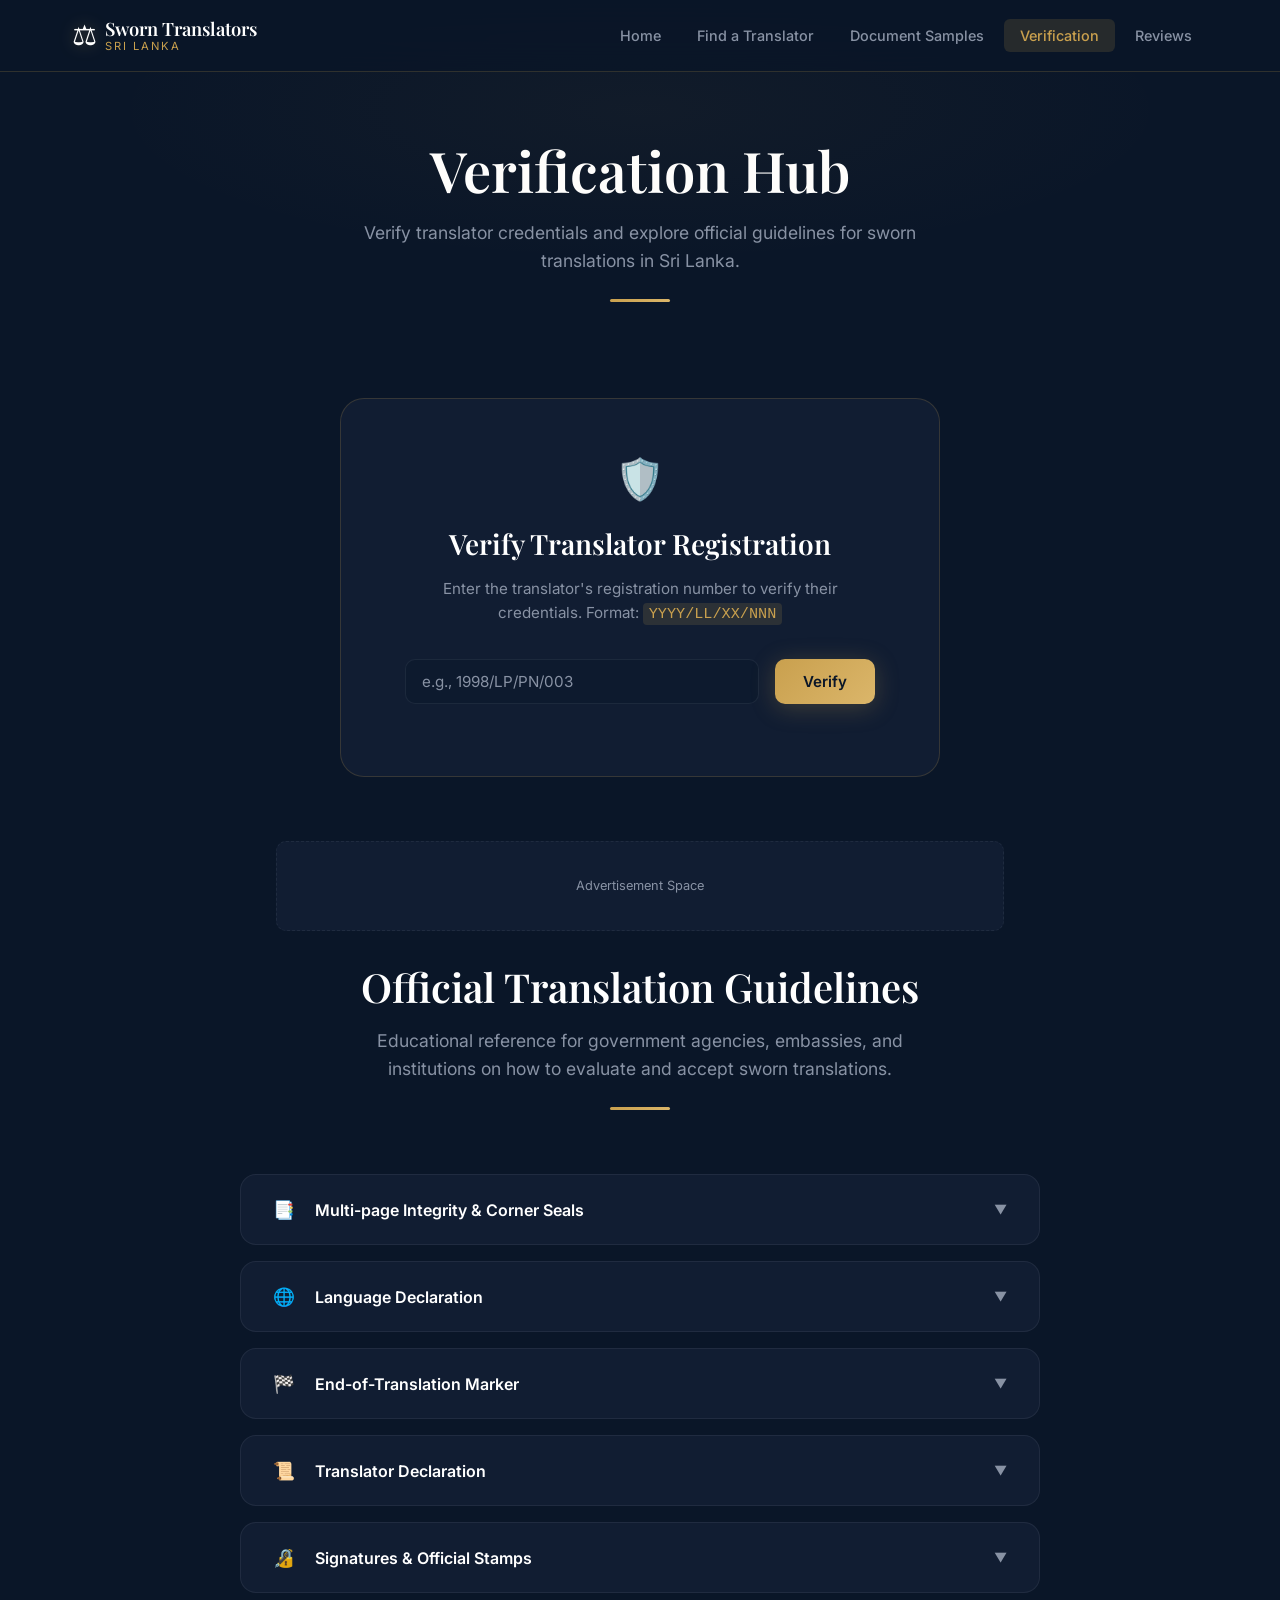
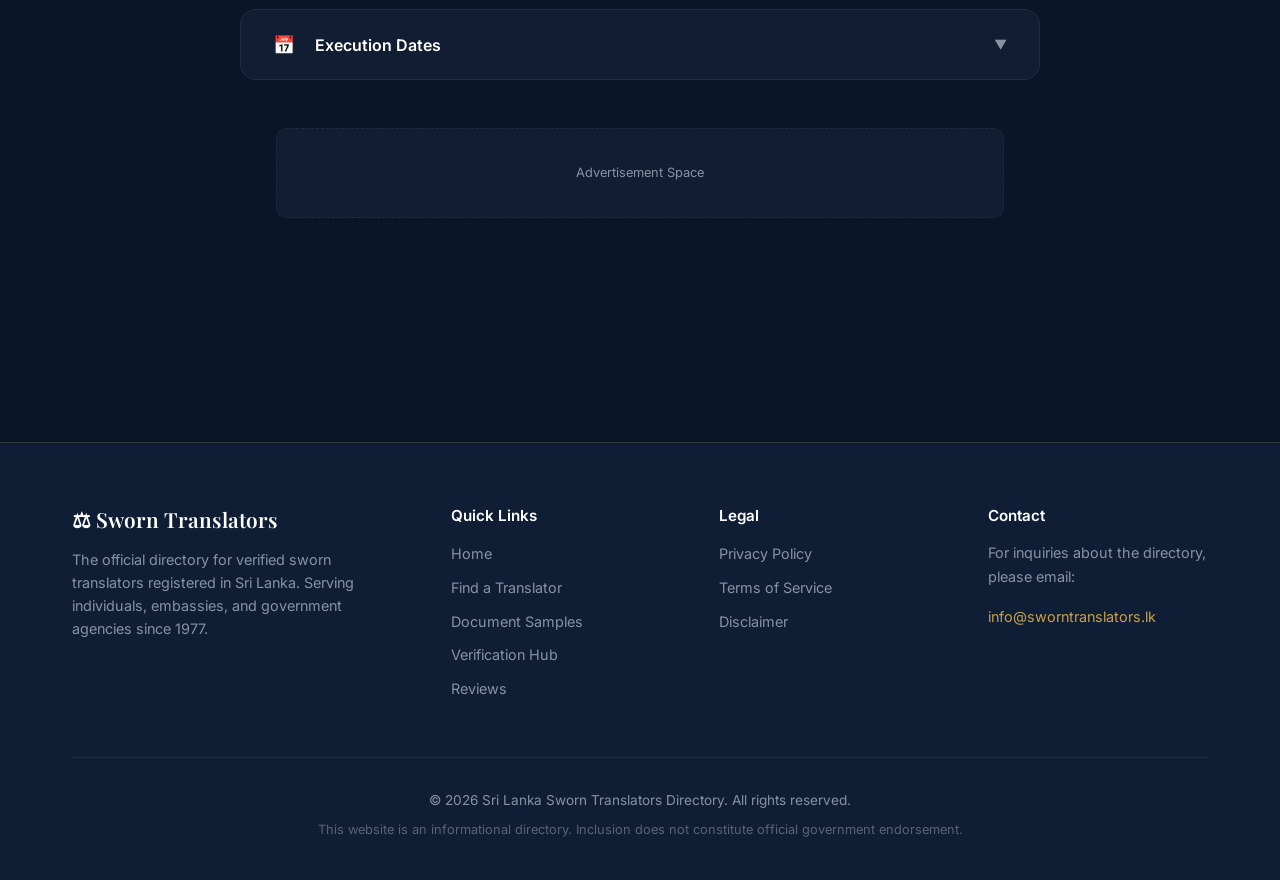
==== commit b726cf0d: "change" ====
--- a/verification.html
+++ b/verification.html
@@ -50,7 +50,7 @@
         <h3>Verify Translator Registration</h3>
         <p>Enter the translator's registration number to verify their credentials. Format: <code style="color:var(--gold); background:var(--gold-glow); padding:2px 6px; border-radius:4px;">YYYY/LL/XX/NNN</code></p>
         <div class="verify-input-group">
-          <input type="text" class="form-input" id="verifyInput" placeholder="e.g., 1997/LL/PU/001" autocomplete="off">
+          <input type="text" class="form-input" id="verifyInput" placeholder="e.g., 1998/LP/PN/003" autocomplete="off">
           <button class="btn btn-primary" id="verifyBtn">Verify</button>
         </div>
         <div class="verify-result" id="verifyResult"></div>
